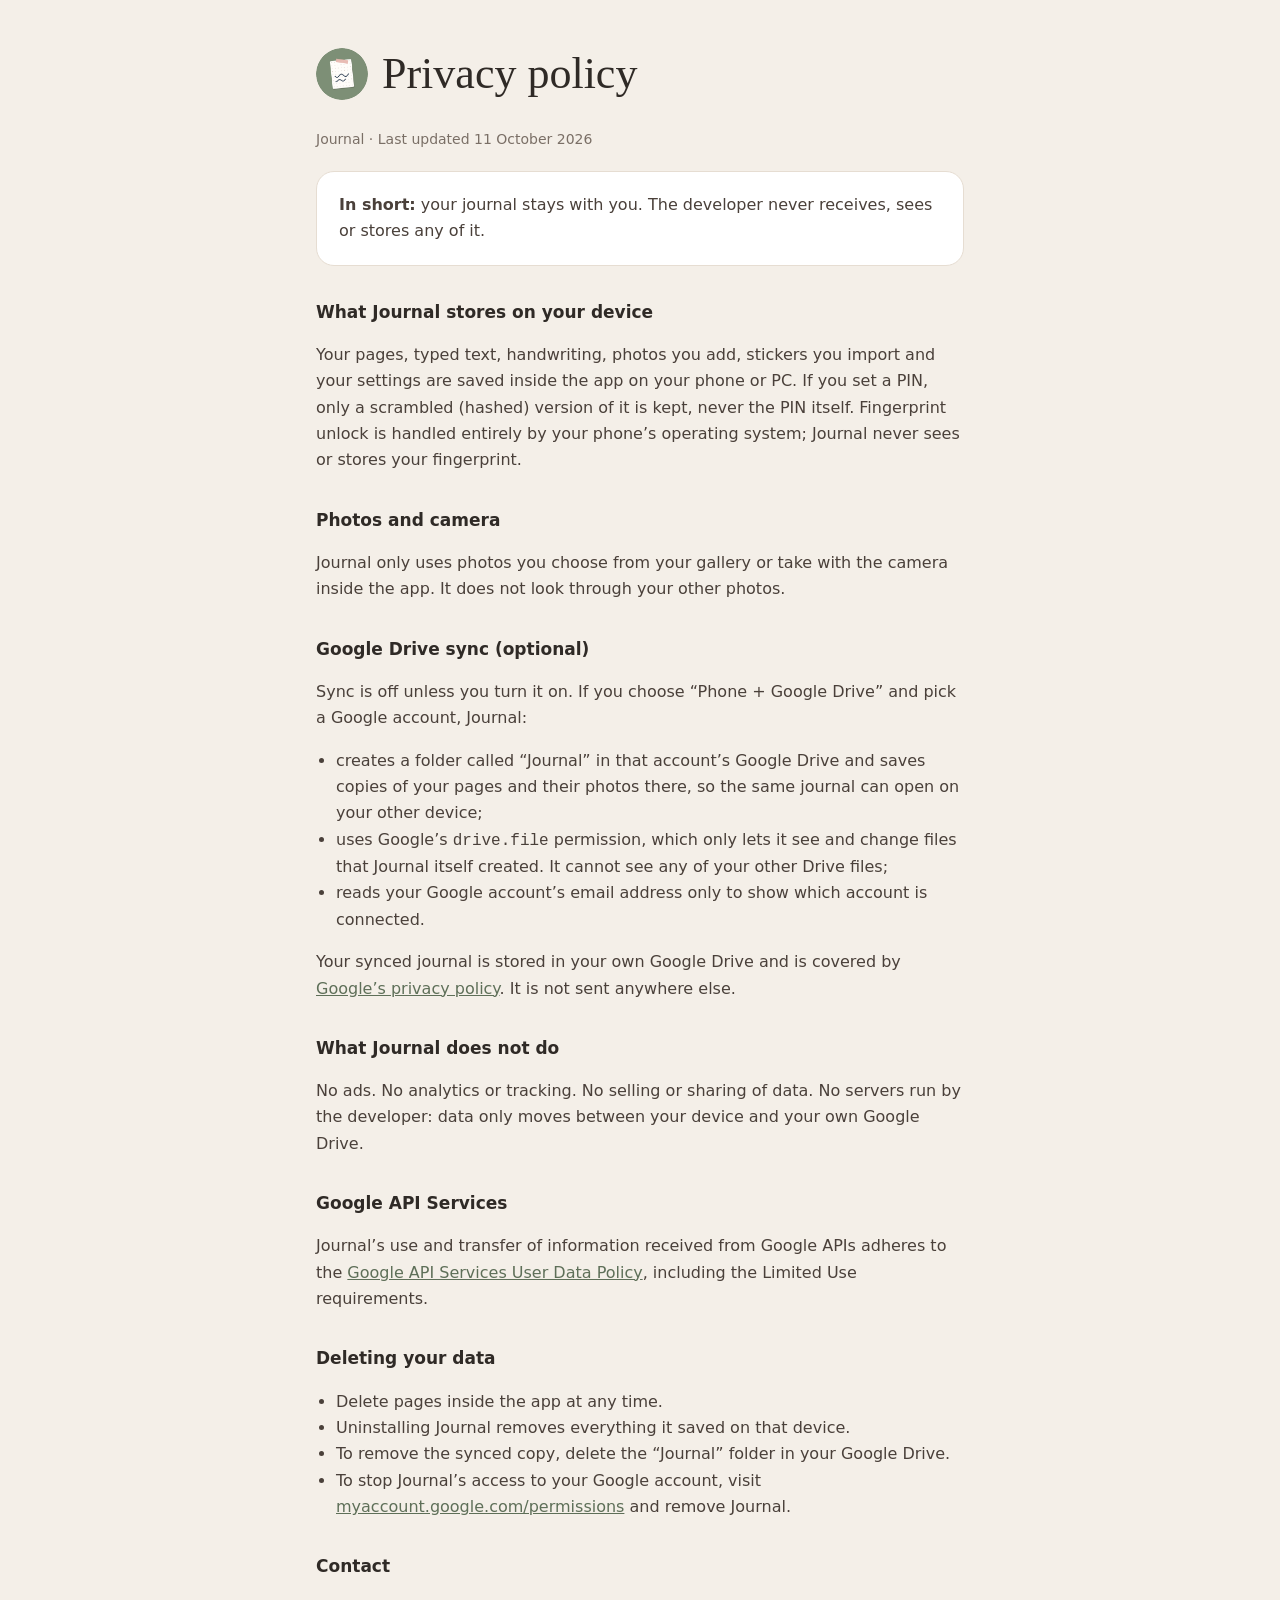
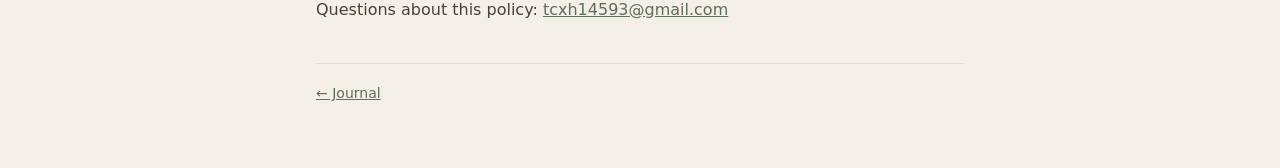
==== privacy.html @ b048c99b "Journal home page and privacy policy Co-Authored-By: Claude Opus 5.5 <noreply@anthropic.com> Claude-" ====
<!doctype html>
<html lang="en">
<head>
<meta charset="utf-8">
<meta name="viewport" content="width=device-width, initial-scale=1">
<title>Privacy policy · Journal</title>
<link rel="icon" href="icon.png">
<link rel="stylesheet" href="style.css">
</head>
<body>
<main>
  <header><img src="icon.png" alt=""><h1>Privacy policy</h1></header>
  <p class="muted">Journal · Last updated 11 October 2026</p>
  <div class="card"><p style="margin:0"><b>In short:</b> your journal stays with you. The developer never receives, sees or stores any of it.</p></div>

  <h2>What Journal stores on your device</h2>
  <p>Your pages, typed text, handwriting, photos you add, stickers you import and your settings are saved inside the app on your phone or PC. If you set a PIN, only a scrambled (hashed) version of it is kept, never the PIN itself. Fingerprint unlock is handled entirely by your phone’s operating system; Journal never sees or stores your fingerprint.</p>

  <h2>Photos and camera</h2>
  <p>Journal only uses photos you choose from your gallery or take with the camera inside the app. It does not look through your other photos.</p>

  <h2>Google Drive sync (optional)</h2>
  <p>Sync is off unless you turn it on. If you choose “Phone + Google Drive” and pick a Google account, Journal:</p>
  <ul>
    <li>creates a folder called “Journal” in that account’s Google Drive and saves copies of your pages and their photos there, so the same journal can open on your other device;</li>
    <li>uses Google’s <code>drive.file</code> permission, which only lets it see and change files that Journal itself created. It cannot see any of your other Drive files;</li>
    <li>reads your Google account’s email address only to show which account is connected.</li>
  </ul>
  <p>Your synced journal is stored in your own Google Drive and is covered by <a href="https://policies.google.com/privacy">Google’s privacy policy</a>. It is not sent anywhere else.</p>

  <h2>What Journal does not do</h2>
  <p>No ads. No analytics or tracking. No selling or sharing of data. No servers run by the developer: data only moves between your device and your own Google Drive.</p>

  <h2>Google API Services</h2>
  <p>Journal’s use and transfer of information received from Google APIs adheres to the <a href="https://developers.google.com/terms/api-services-user-data-policy">Google API Services User Data Policy</a>, including the Limited Use requirements.</p>

  <h2>Deleting your data</h2>
  <ul>
    <li>Delete pages inside the app at any time.</li>
    <li>Uninstalling Journal removes everything it saved on that device.</li>
    <li>To remove the synced copy, delete the “Journal” folder in your Google Drive.</li>
    <li>To stop Journal’s access to your Google account, visit <a href="https://myaccount.google.com/permissions">myaccount.google.com/permissions</a> and remove Journal.</li>
  </ul>

  <h2>Contact</h2>
  <p>Questions about this policy: <a href="mailto:tcxh14593@gmail.com">tcxh14593@gmail.com</a></p>
  <nav><a href="index.html">← Journal</a></nav>
</main>
</body>
</html>
---- style.css ----
:root { --bg: #F4EFE8; --surface: #FFFFFF; --line: #E6DDD2; --text: #2F2A26; --text2: #4A403A; --muted: #7A6F66; --accent: #5E6F58; }
@media (prefers-color-scheme: dark) { :root { --bg: #1B1A1D; --surface: #242227; --line: #36333A; --text: #EDE6DE; --text2: #D9D1C8; --muted: #A79D93; --accent: #B7C7AF; } }
* { box-sizing: border-box; }
body { margin: 0; background: var(--bg); color: var(--text); font: 16px/1.65 Manrope, system-ui, -apple-system, "Segoe UI", sans-serif; }
main { max-width: 680px; margin: 0 auto; padding: 48px 16px 64px; }
header { display: flex; align-items: center; gap: 14px; margin-bottom: 28px; }
header img { width: 52px; height: 52px; border-radius: 50%; }
h1 { font-family: "Instrument Serif", Georgia, serif; font-weight: 400; font-size: 44px; line-height: 1; margin: 0; }
h2 { font-size: 17px; margin: 32px 0 6px; }
p, li { color: var(--text2); }
ul { padding-left: 20px; }
.card { background: var(--surface); border: 1px solid var(--line); border-radius: 18px; padding: 20px 22px; margin: 20px 0; }
.muted { color: var(--muted); font-size: 14px; }
a { color: var(--accent); }
nav { display: flex; gap: 18px; margin-top: 40px; padding-top: 18px; border-top: 1px solid var(--line); font-size: 14px; }
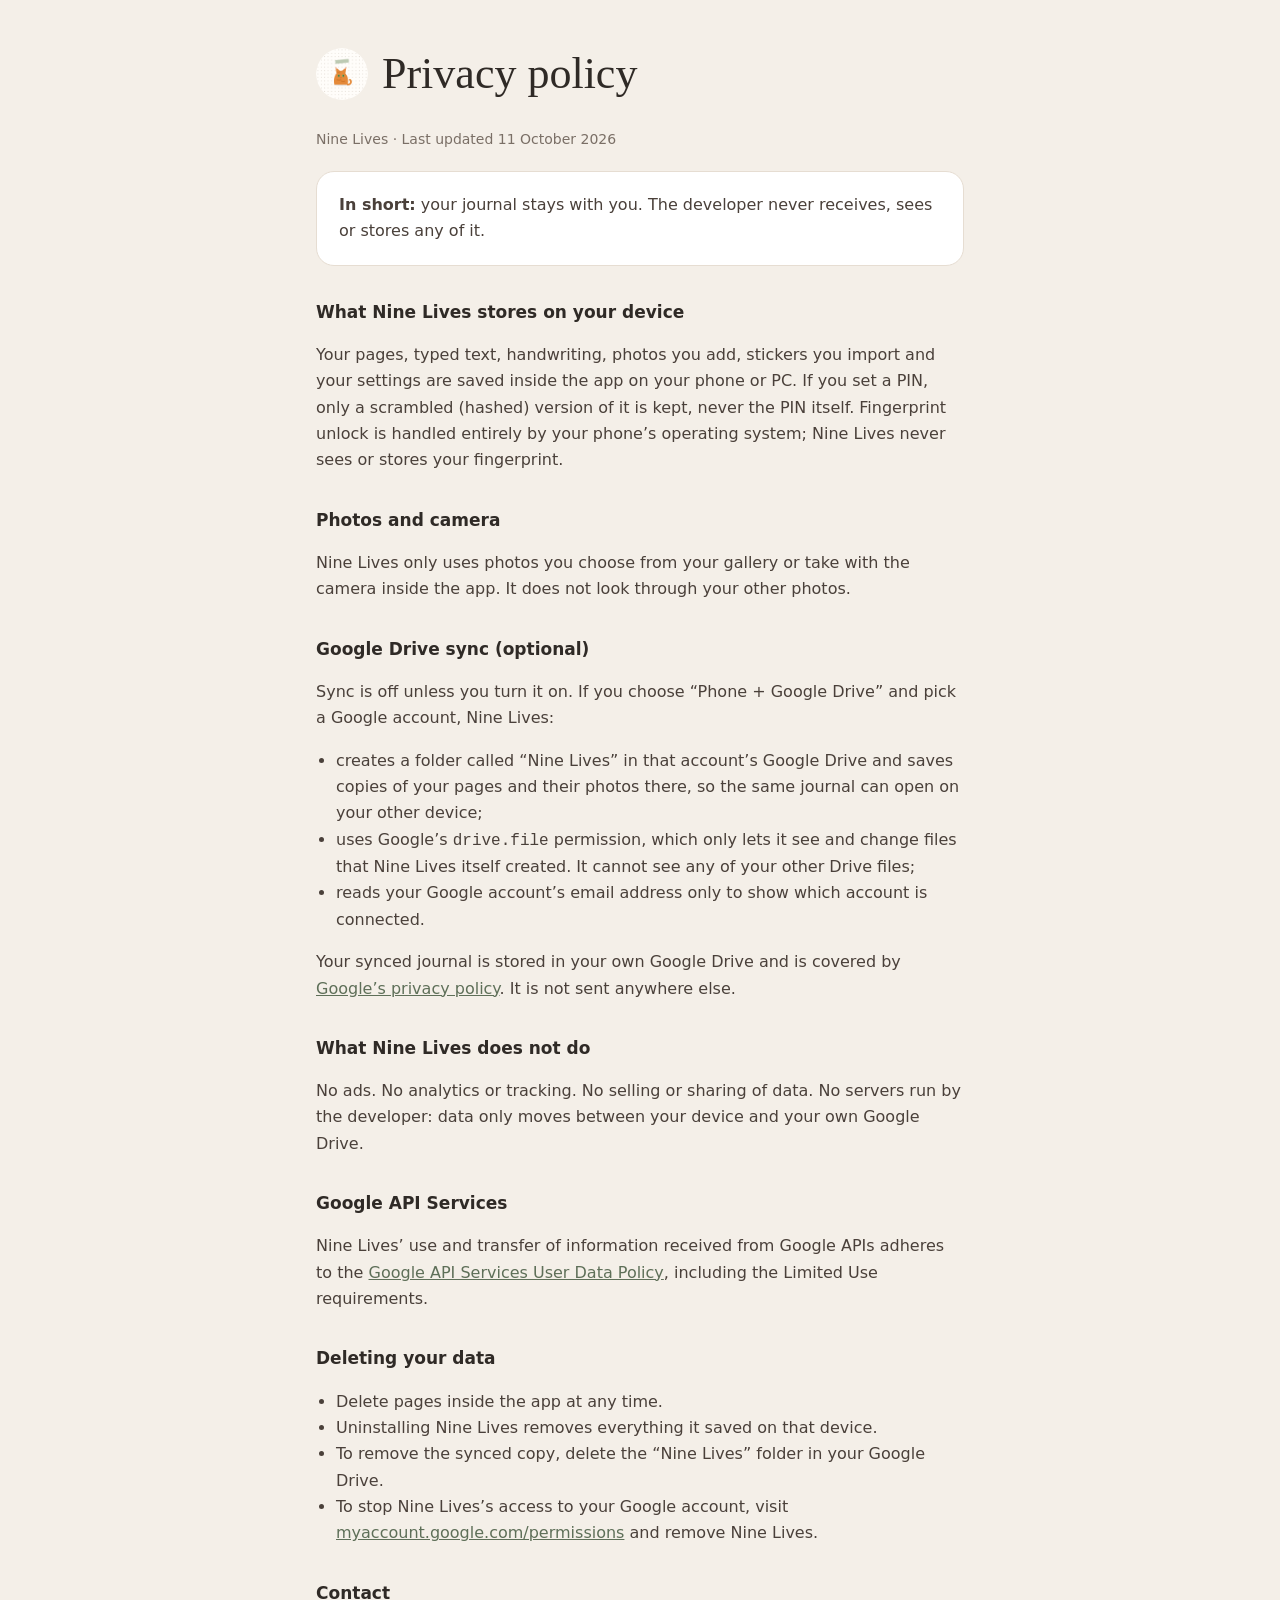
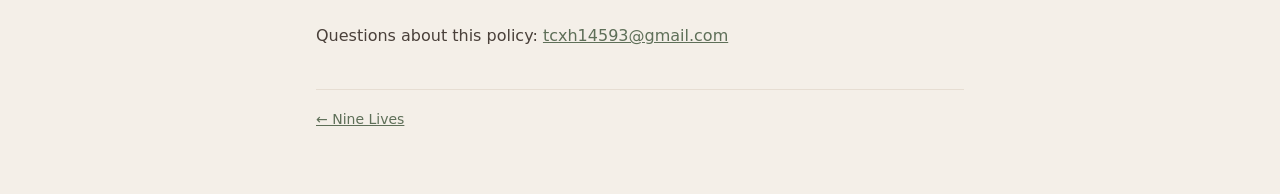
==== commit 0ba3c1c7: "Rename to Nine Lives Co-Authored-By: Claude Opus 5.5 <noreply@anthropic.com> Claude-Session: https:/" ====
--- a/privacy.html
+++ b/privacy.html
@@ -3,48 +3,48 @@
 <head>
 <meta charset="utf-8">
 <meta name="viewport" content="width=device-width, initial-scale=1">
-<title>Privacy policy · Journal</title>
+<title>Privacy policy · Nine Lives</title>
 <link rel="icon" href="icon.png">
 <link rel="stylesheet" href="style.css">
 </head>
 <body>
 <main>
   <header><img src="icon.png" alt=""><h1>Privacy policy</h1></header>
-  <p class="muted">Journal · Last updated 11 October 2026</p>
+  <p class="muted">Nine Lives · Last updated 11 October 2026</p>
   <div class="card"><p style="margin:0"><b>In short:</b> your journal stays with you. The developer never receives, sees or stores any of it.</p></div>
 
-  <h2>What Journal stores on your device</h2>
-  <p>Your pages, typed text, handwriting, photos you add, stickers you import and your settings are saved inside the app on your phone or PC. If you set a PIN, only a scrambled (hashed) version of it is kept, never the PIN itself. Fingerprint unlock is handled entirely by your phone’s operating system; Journal never sees or stores your fingerprint.</p>
+  <h2>What Nine Lives stores on your device</h2>
+  <p>Your pages, typed text, handwriting, photos you add, stickers you import and your settings are saved inside the app on your phone or PC. If you set a PIN, only a scrambled (hashed) version of it is kept, never the PIN itself. Fingerprint unlock is handled entirely by your phone’s operating system; Nine Lives never sees or stores your fingerprint.</p>
 
   <h2>Photos and camera</h2>
-  <p>Journal only uses photos you choose from your gallery or take with the camera inside the app. It does not look through your other photos.</p>
+  <p>Nine Lives only uses photos you choose from your gallery or take with the camera inside the app. It does not look through your other photos.</p>
 
   <h2>Google Drive sync (optional)</h2>
-  <p>Sync is off unless you turn it on. If you choose “Phone + Google Drive” and pick a Google account, Journal:</p>
+  <p>Sync is off unless you turn it on. If you choose “Phone + Google Drive” and pick a Google account, Nine Lives:</p>
   <ul>
-    <li>creates a folder called “Journal” in that account’s Google Drive and saves copies of your pages and their photos there, so the same journal can open on your other device;</li>
-    <li>uses Google’s <code>drive.file</code> permission, which only lets it see and change files that Journal itself created. It cannot see any of your other Drive files;</li>
+    <li>creates a folder called “Nine Lives” in that account’s Google Drive and saves copies of your pages and their photos there, so the same journal can open on your other device;</li>
+    <li>uses Google’s <code>drive.file</code> permission, which only lets it see and change files that Nine Lives itself created. It cannot see any of your other Drive files;</li>
     <li>reads your Google account’s email address only to show which account is connected.</li>
   </ul>
   <p>Your synced journal is stored in your own Google Drive and is covered by <a href="https://policies.google.com/privacy">Google’s privacy policy</a>. It is not sent anywhere else.</p>
 
-  <h2>What Journal does not do</h2>
+  <h2>What Nine Lives does not do</h2>
   <p>No ads. No analytics or tracking. No selling or sharing of data. No servers run by the developer: data only moves between your device and your own Google Drive.</p>
 
   <h2>Google API Services</h2>
-  <p>Journal’s use and transfer of information received from Google APIs adheres to the <a href="https://developers.google.com/terms/api-services-user-data-policy">Google API Services User Data Policy</a>, including the Limited Use requirements.</p>
+  <p>Nine Lives’ use and transfer of information received from Google APIs adheres to the <a href="https://developers.google.com/terms/api-services-user-data-policy">Google API Services User Data Policy</a>, including the Limited Use requirements.</p>
 
   <h2>Deleting your data</h2>
   <ul>
     <li>Delete pages inside the app at any time.</li>
-    <li>Uninstalling Journal removes everything it saved on that device.</li>
-    <li>To remove the synced copy, delete the “Journal” folder in your Google Drive.</li>
-    <li>To stop Journal’s access to your Google account, visit <a href="https://myaccount.google.com/permissions">myaccount.google.com/permissions</a> and remove Journal.</li>
+    <li>Uninstalling Nine Lives removes everything it saved on that device.</li>
+    <li>To remove the synced copy, delete the “Nine Lives” folder in your Google Drive.</li>
+    <li>To stop Nine Lives’s access to your Google account, visit <a href="https://myaccount.google.com/permissions">myaccount.google.com/permissions</a> and remove Nine Lives.</li>
   </ul>
 
   <h2>Contact</h2>
   <p>Questions about this policy: <a href="mailto:tcxh14593@gmail.com">tcxh14593@gmail.com</a></p>
-  <nav><a href="index.html">← Journal</a></nav>
+  <nav><a href="index.html">← Nine Lives</a></nav>
 </main>
 </body>
 </html>
